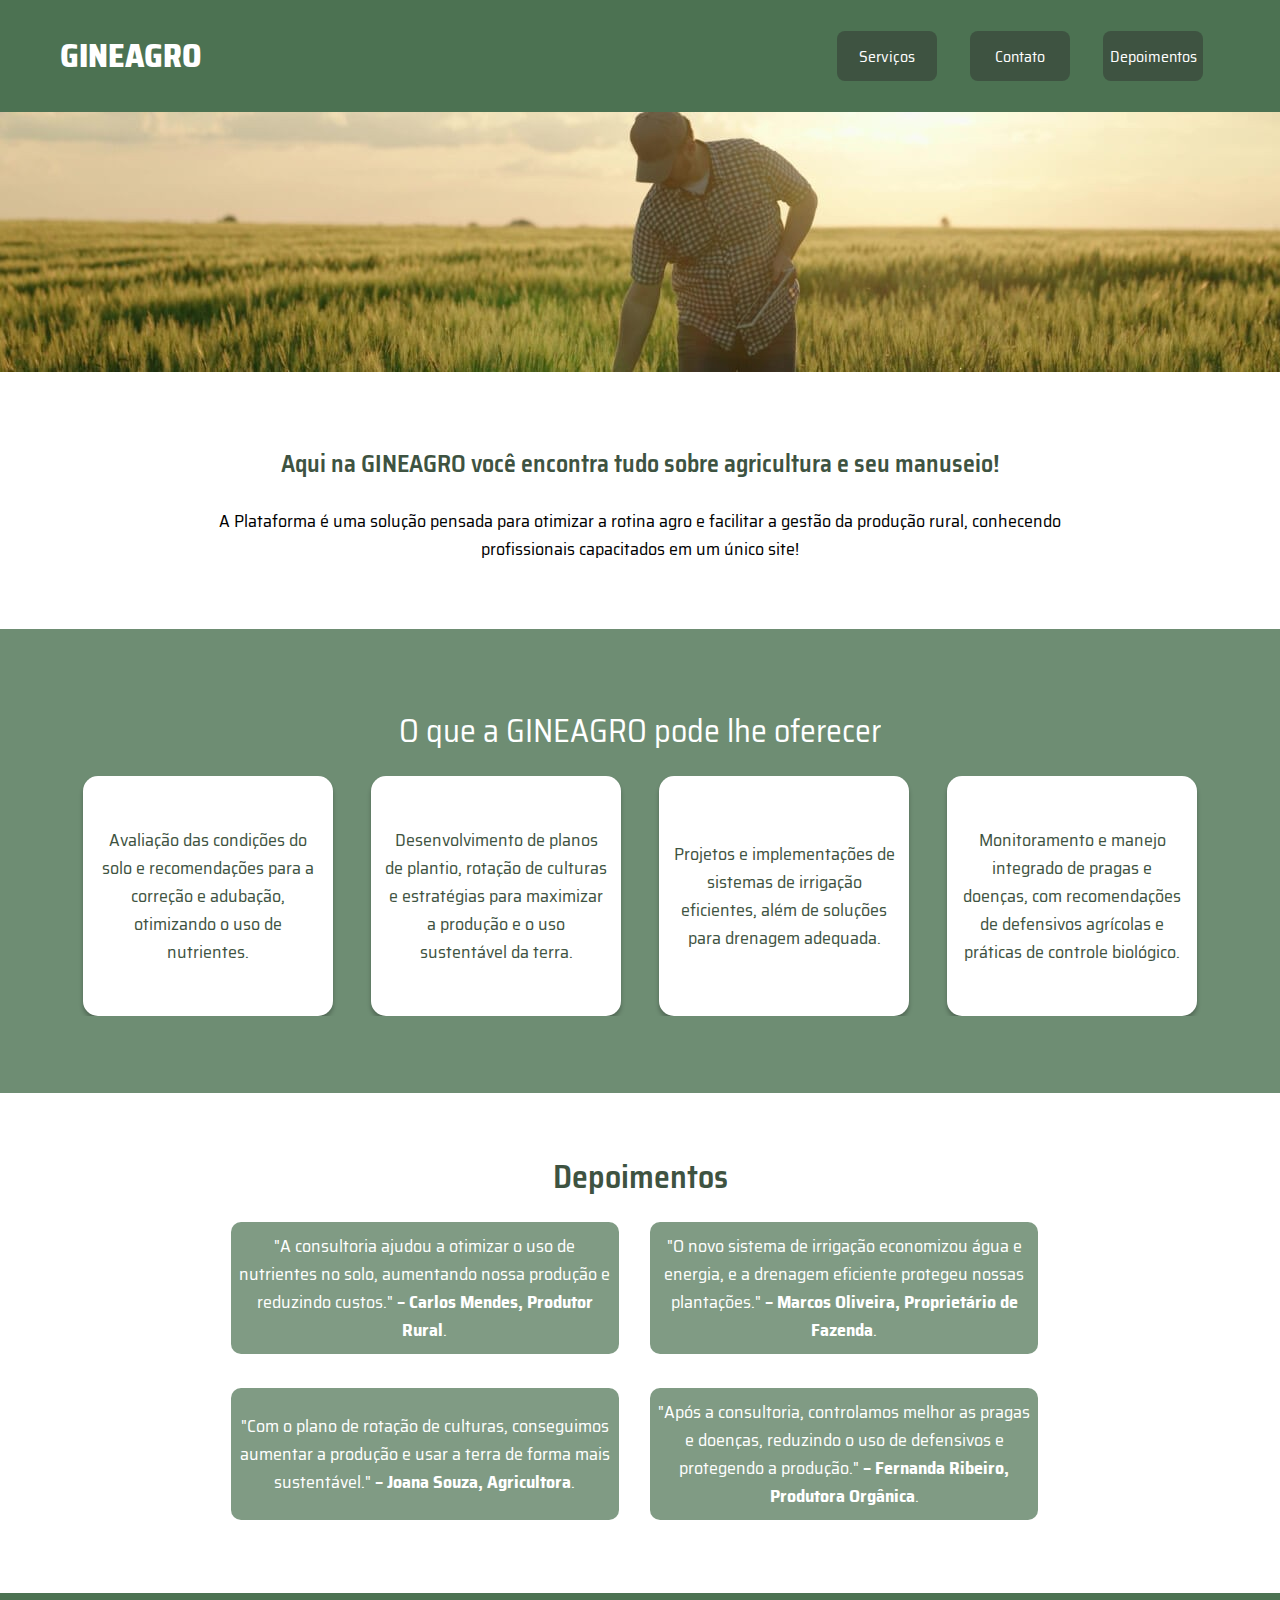
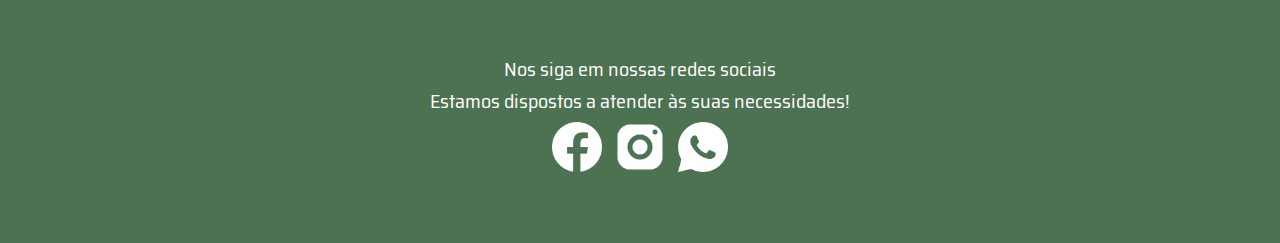
==== index.html @ c8d95c34 "home - gineagro" ====
<!DOCTYPE html>
<html lang="pt-br">

<head>
  <meta charset="UTF-8">
  <meta name="viewport" content="width=device-width, initial-scale=1.0">
  <link rel="stylesheet" href="style.css">
  <title>GINEAGRO</title>
</head>

<body>
  <header>
    <h1>GINEAGRO</h1>
    <div>
      <a href="#servicos"><button>Serviços</button></a>
      <a href="#contatos"><button>Contato</button></a>
      <a href="#depoimentos"><button>Depoimentos</button></a>
    </div>
  </header>
  <main>
    <img src="imagens/produtor.jpg" id="img-produtor" />
    <section class="section-one">
      <h2>Aqui na GINEAGRO você encontra tudo sobre agricultura e seu manuseio!</h2>
      <p>A Plataforma é uma solução pensada para otimizar a rotina agro e facilitar a gestão da produção rural, conhecendo profissionais capacitados em um único site!</p>
    </section>
    <section class="section-two" id="servicos">
      <h2>O que a GINEAGRO pode lhe oferecer</h2>
      <div class="cards-services">
        <div class="card-service">
          <p>Avaliação das condições do solo e recomendações para a correção e adubação, otimizando o uso de nutrientes.</p>
        </div>
        <div class="card-service">
          <p>Desenvolvimento de planos de plantio, rotação de culturas e estratégias para maximizar a produção e o uso sustentável da terra.</p>
        </div>
        <div class="card-service">
          <p>Projetos e implementações de sistemas de irrigação eficientes, além de soluções para drenagem adequada.</p>
        </div>
        <div class="card-service">
          <p>Monitoramento e manejo integrado de pragas e doenças, com recomendações de defensivos agrícolas e práticas de controle biológico.</p>
        </div>
      </div>
    </section>
    <section class="section-three" id="depoimentos">
      <h2>Depoimentos</h2>
      <div class="cards-depoimentos">
        <div class="card-depoimento">
          <p>"A consultoria ajudou a otimizar o uso de nutrientes no solo, aumentando nossa produção e reduzindo custos."<b> – Carlos Mendes, Produtor Rural</b>.</p>
        </div>
        <div class="card-depoimento">
          <p>"O novo sistema de irrigação economizou água e energia, e a drenagem eficiente protegeu nossas plantações."<b> – Marcos Oliveira, Proprietário de Fazenda</b>.</p>
        </div>
        <div class="card-depoimento">
          <p>"Com o plano de rotação de culturas, conseguimos aumentar a produção e usar a terra de forma mais sustentável."<b> – Joana Souza, Agricultora</b>.</p>
        </div>
        <div class="card-depoimento">
          <p>"Após a consultoria, controlamos melhor as pragas e doenças, reduzindo o uso de defensivos e protegendo a produção." <b>– Fernanda Ribeiro, Produtora Orgânica</b>.</p>
        </div>
      </div>
    </section>
  </main>
  <footer>
    <h2>Nos siga em nossas redes sociais</h2>
    <h3>Estamos dispostos a atender às suas necessidades!</h3>
    <div>
      <img src="imagens/icons8-facebook-96.png" alt="">
      <img src="imagens/icons8-instagram-96.png" alt="">
      <img src="imagens/icons8-whatsapp-96.png" alt="">
    </div>
  </footer>
</body>

</html>
---- style.css ----
@import url('https://fonts.googleapis.com/css2?family=Saira+Semi+Condensed:wght@100;200;300;400;500;600;700;800;900&display=swap');

@import 'home.css';
@import 'responsive_home.css';

* {
  scroll-behavior: smooth;
  margin: 0;
  padding: 0;
  border: none;
  overflow-x: hidden;
  outline: none;
  font-family: "Saira Semi Condensed", sans-serif;
}
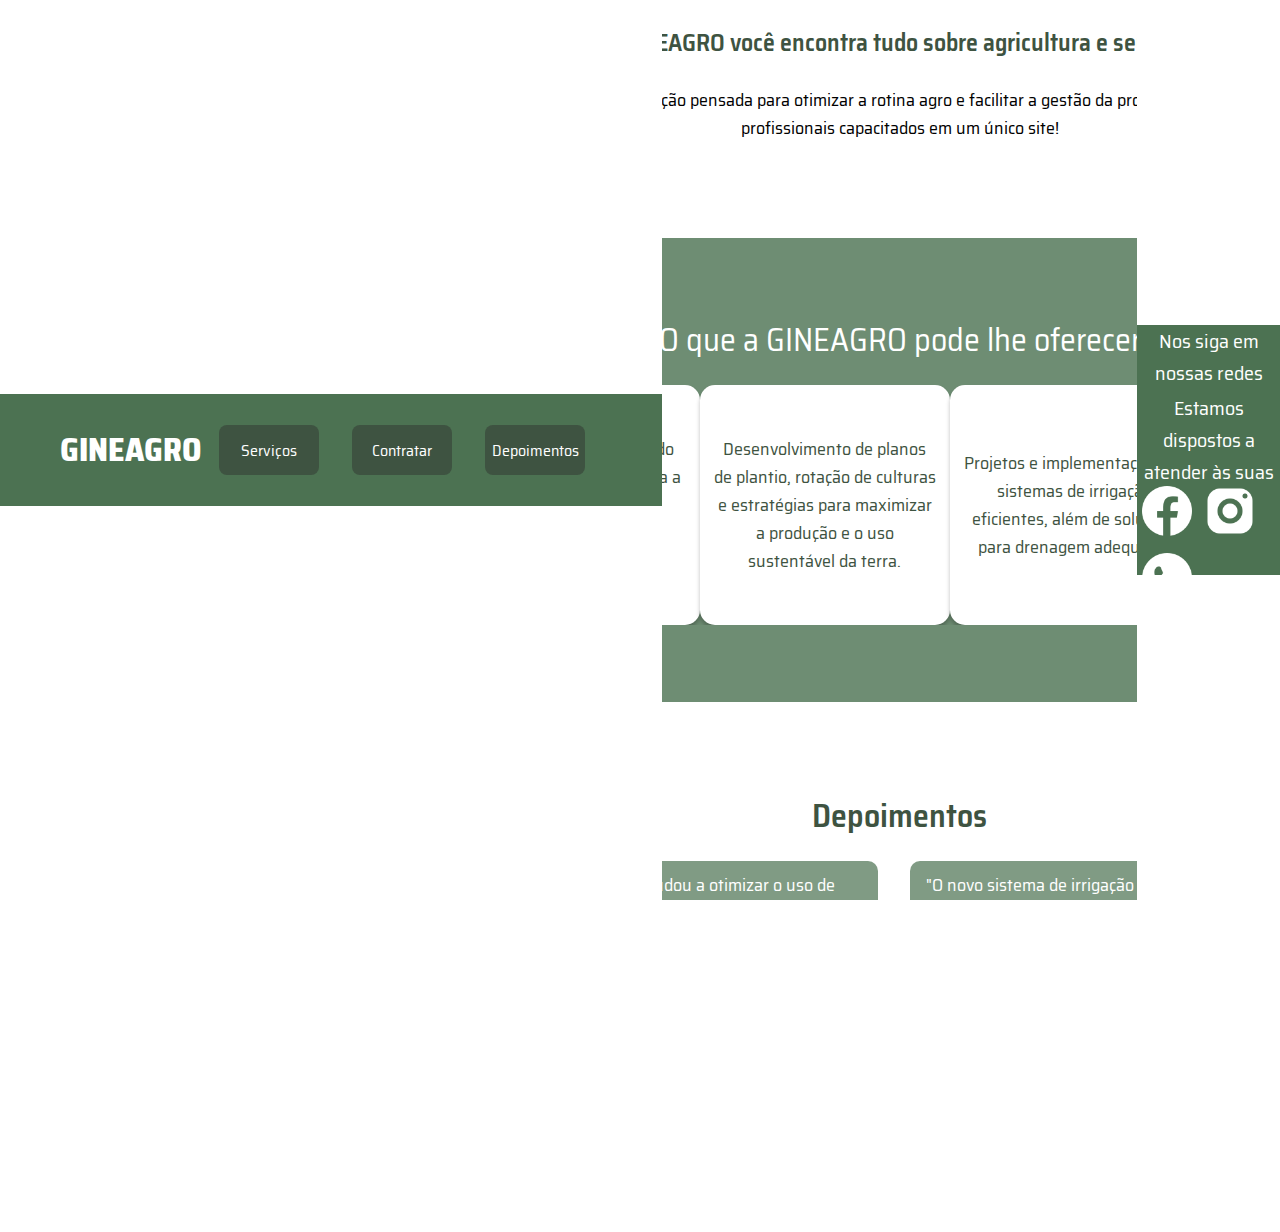
==== commit 8227b49f: "formulario" ====
--- a/index.html
+++ b/index.html
@@ -1,5 +1,5 @@
 <!DOCTYPE html>
-<html lang="pt-br">
+<html lang="pt-BR">
 
 <head>
   <meta charset="UTF-8">
@@ -13,7 +13,7 @@
     <h1>GINEAGRO</h1>
     <div>
       <a href="#servicos"><button>Serviços</button></a>
-      <a href="#contatos"><button>Contato</button></a>
+      <a href="forms.html"><button>Contratar</button></a>
       <a href="#depoimentos"><button>Depoimentos</button></a>
     </div>
   </header>
--- a/style.css
+++ b/style.css
@@ -1,7 +1,7 @@
 @import url('https://fonts.googleapis.com/css2?family=Saira+Semi+Condensed:wght@100;200;300;400;500;600;700;800;900&display=swap');
 
 @import 'home.css';
-@import 'responsive_home.css';
+@import 'forms.css';
 
 * {
   scroll-behavior: smooth;
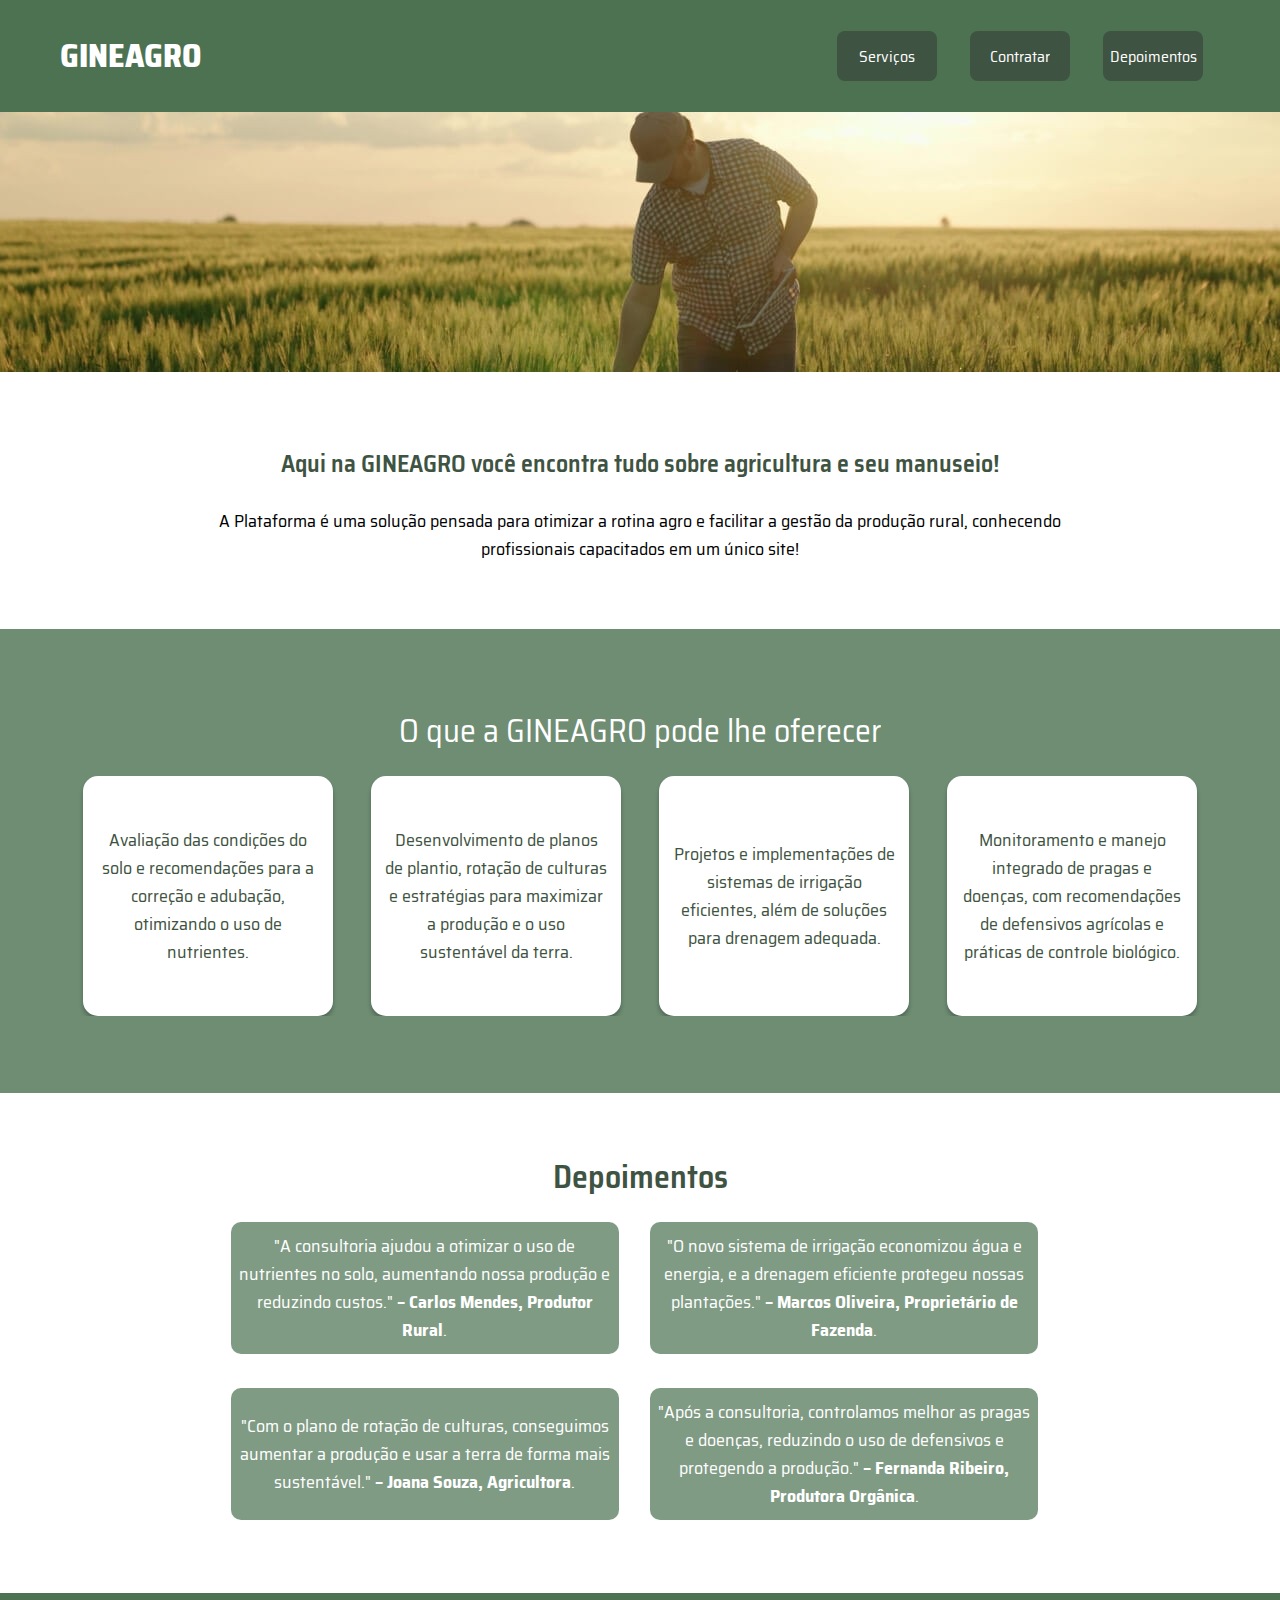
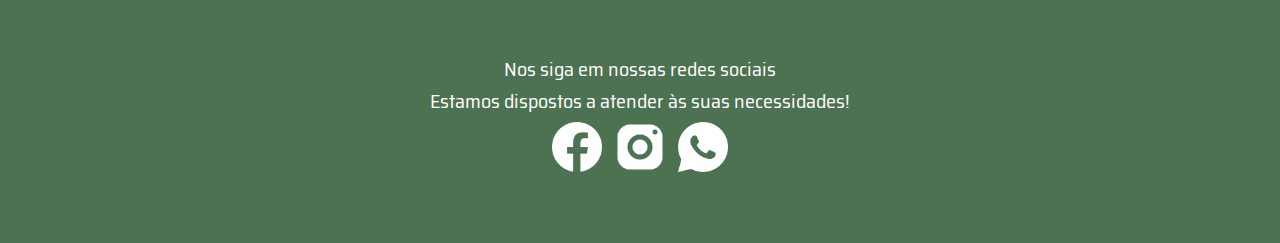
==== commit 239956fe: "resolvendo bug" ====
--- a/index.html
+++ b/index.html
@@ -5,6 +5,7 @@
   <meta charset="UTF-8">
   <meta name="viewport" content="width=device-width, initial-scale=1.0">
   <link rel="stylesheet" href="style.css">
+  <link rel="stylesheet" href="home.css">
   <title>GINEAGRO</title>
 </head>
 
--- a/style.css
+++ b/style.css
@@ -1,7 +1,4 @@
 @import url('https://fonts.googleapis.com/css2?family=Saira+Semi+Condensed:wght@100;200;300;400;500;600;700;800;900&display=swap');
-
-@import 'home.css';
-@import 'forms.css';
 
 * {
   scroll-behavior: smooth;
--- a/home.css
+++ b/home.css
@@ -0,0 +1,184 @@
+header {
+  height: 112px;
+  flex-shrink: 0;
+  background: #4c7252;
+
+  display: flex;
+  justify-content: space-between;
+  align-items: center;
+  padding: 0 60px;
+}
+
+header > h1 {
+  color: #fff;
+  font-weight: 800;
+}
+
+header > div {
+  width: 400px;
+  display: flex;
+  justify-content: space-around;
+  align-items: center;
+}
+
+header > div > a {
+  display: flex;
+  text-decoration: none;
+  justify-content: center;
+  align-items: center;
+  width: 100px;
+  height: 50px;
+  border-radius: 8px;
+  background-color: #3e5341;
+}
+
+header > div > a > button {
+  font-size: 30px;
+  font-weight: 400;
+  color: #fff;
+  cursor: pointer;
+  display: inline-block;
+  outline: none;
+  border: none;
+  background: none;
+  font: inherit;
+}
+
+.section-one {
+  height: 250px;
+  display: flex;
+  flex-direction: column;
+  justify-content: center;
+  align-items: center;
+}
+
+.section-one > h2 {
+  color: #3e5341;
+  font-family: 'Saira Semi Condensed', sans-serif;
+  text-align: center;
+  font-size: 24px;
+  font-weight: 600;
+}
+
+.section-one > p {
+  padding-top: 24px;
+  width: 900px;
+  color: #000;
+  text-align: center;
+  font-size: 18px;
+  font-weight: 400;
+}
+
+.section-two {
+  display: flex;
+  justify-content: center;
+  align-items: center;
+  flex-direction: column;
+  height: 464px;
+  flex-shrink: 0;
+  background: rgba(76, 114, 82, 0.81);
+}
+
+.section-two > h2 {
+  padding-bottom: 20px;
+  color: #fff;
+  text-align: center;
+  font-size: 32px;
+  font-weight: 400;
+}
+
+.cards-services {
+  display: grid;
+  width: 90%;
+  grid-template-columns: 1fr 1fr 1fr 1fr;
+  justify-content: space-between;
+  justify-items: center;
+  align-items: center;
+}
+
+.card-service {
+  display: flex;
+  justify-content: center;
+  align-items: center;
+  width: 250px;
+  height: 240px;
+  flex-shrink: 0;
+  border-radius: 15px;
+  background: #fff;
+  box-shadow: 0px 4px 4px 0px rgba(0, 0, 0, 0.25);
+}
+
+.card-service > p {
+  text-align: center;
+  width: 223px;
+  color: #3e5341;
+  font-size: 18px;
+  font-weight: 400;
+}
+
+.section-three {
+  display: flex;
+  justify-content: center;
+  align-items: center;
+  padding: 25px 0;
+  flex-direction: column;
+  height: 450px;
+}
+
+.section-three > h2 {
+  color: #3e5341;
+  text-align: center;
+  padding-bottom: 20px;
+  font-size: 32px;
+  font-weight: 600;
+}
+
+.cards-depoimentos {
+  display: grid;
+  width: 819px;
+  height: 312px;
+  flex-shrink: 0;
+  grid-template: 1fr 1fr / 1fr 1fr;
+  gap: 20px;
+}
+
+.card-depoimento {
+  display: flex;
+  justify-content: center;
+  align-items: center;
+  width: 388px;
+  height: 132px;
+  flex-shrink: 0;
+  border-radius: 10px;
+  background: rgba(76, 114, 82, 0.71);
+}
+
+.card-depoimento > p {
+  width: 377px;
+  color: #fff;
+  text-align: center;
+  font-size: 18px;
+  font-weight: 400;
+}
+
+footer {
+  display: flex;
+  justify-content: center;
+  align-items: center;
+  flex-direction: column;
+  height: 250px;
+  background-color: #4c7252;
+}
+
+footer > h2,
+footer > h3 {
+  color: #fff;
+  text-align: center;
+  font-size: 20px;
+  font-weight: 400;
+}
+
+footer > div > img {
+  width: 60px;
+  height: 60px;
+}
